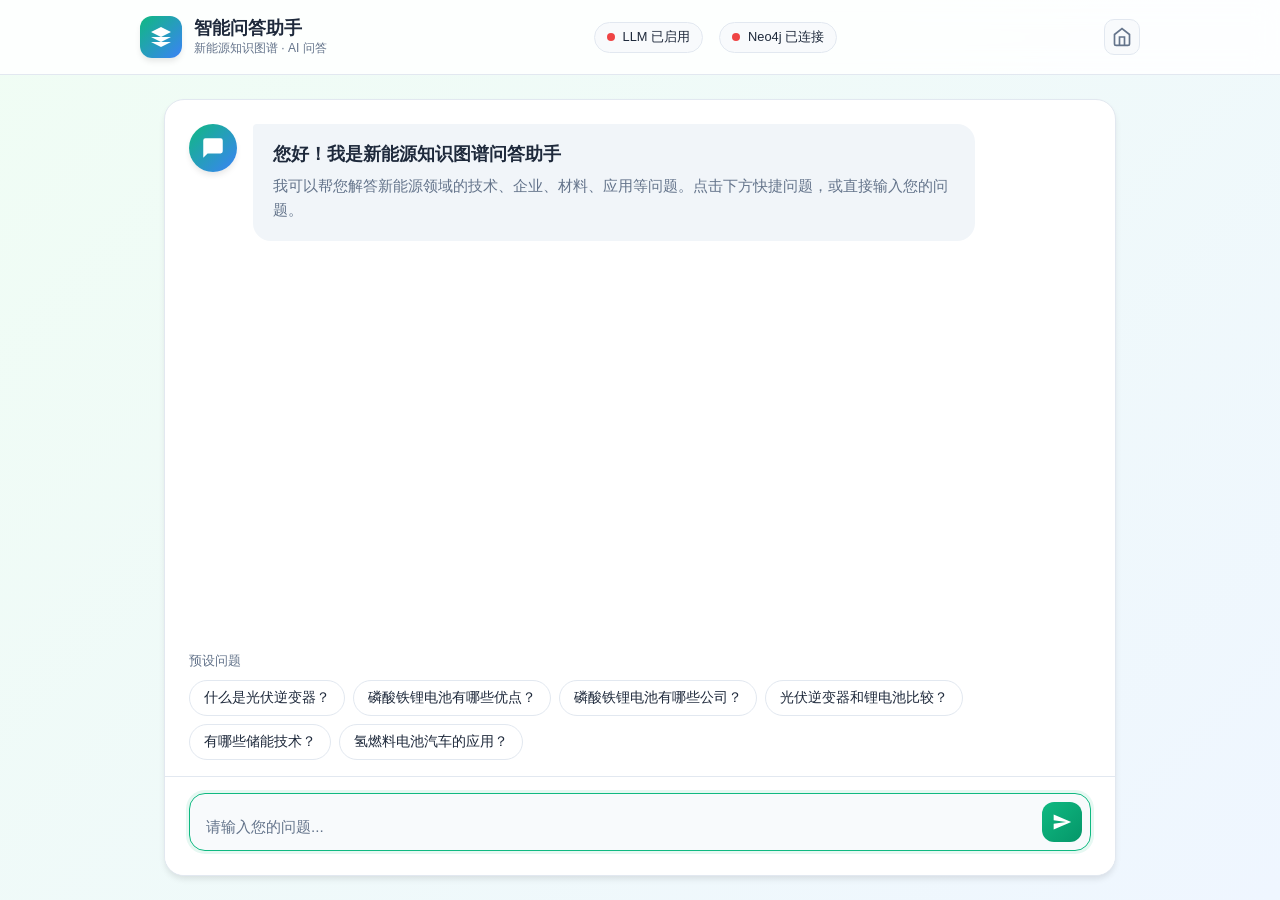
==== static/chat.html @ a6f276ba "first commit: 新能源知识图谱项目初始化" ====
<!DOCTYPE html>
<html lang="zh-CN">
<head>
    <meta charset="UTF-8">
    <meta name="viewport" content="width=device-width, initial-scale=1.0">
    <title>新能源知识图谱 - 智能问答助手</title>
    <style>
        * {
            margin: 0;
            padding: 0;
            box-sizing: border-box;
        }

        :root {
            --primary: #10b981;
            --primary-dark: #059669;
            --primary-light: #d1fae5;
            --secondary: #3b82f6;
            --secondary-dark: #2563eb;
            --bg: #f8fafc;
            --surface: #ffffff;
            --text: #1e293b;
            --text-secondary: #64748b;
            --border: #e2e8f0;
            --shadow: 0 4px 6px -1px rgba(0, 0, 0, 0.1);
            --shadow-lg: 0 20px 25px -5px rgba(0, 0, 0, 0.1);
            --user-bubble: linear-gradient(135deg, var(--primary) 0%, var(--primary-dark) 100%);
            --bot-bubble: #f1f5f9;
        }

        body {
            font-family: -apple-system, BlinkMacSystemFont, "Segoe UI", Roboto, "Helvetica Neue", Arial, "PingFang SC", "Microsoft YaHei", sans-serif;
            background: linear-gradient(135deg, #f0fdf4 0%, #eff6ff 100%);
            min-height: 100vh;
            color: var(--text);
            display: flex;
            flex-direction: column;
        }

        /* Header */
        header {
            background: rgba(255, 255, 255, 0.85);
            backdrop-filter: blur(12px);
            border-bottom: 1px solid var(--border);
            padding: 16px 24px;
            position: sticky;
            top: 0;
            z-index: 100;
        }

        .header-content {
            max-width: 1000px;
            margin: 0 auto;
            display: flex;
            align-items: center;
            justify-content: space-between;
            gap: 16px;
        }

        .brand {
            display: flex;
            align-items: center;
            gap: 12px;
        }

        .brand-icon {
            width: 42px;
            height: 42px;
            background: linear-gradient(135deg, var(--primary) 0%, var(--secondary) 100%);
            border-radius: 12px;
            display: flex;
            align-items: center;
            justify-content: center;
            box-shadow: var(--shadow);
        }

        .brand-icon svg {
            width: 24px;
            height: 24px;
            fill: white;
        }

        .brand-text h1 {
            font-size: 1.1rem;
            font-weight: 700;
            line-height: 1.3;
        }

        .brand-text p {
            font-size: 0.75rem;
            color: var(--text-secondary);
        }

        .status-bar {
            display: flex;
            align-items: center;
            gap: 16px;
        }

        .status-item {
            display: flex;
            align-items: center;
            gap: 8px;
            padding: 6px 12px;
            background: var(--bg);
            border-radius: 999px;
            border: 1px solid var(--border);
            font-size: 0.8rem;
            font-weight: 500;
            transition: all 0.3s ease;
        }

        .status-dot {
            width: 8px;
            height: 8px;
            border-radius: 50%;
            position: relative;
        }

        .status-item.online .status-dot {
            background: var(--primary);
            box-shadow: 0 0 0 4px rgba(16, 185, 129, 0.2);
            animation: pulse 2s infinite;
        }

        .status-item.offline .status-dot {
            background: #ef4444;
        }

        .status-item.checking .status-dot {
            background: #f59e0b;
            animation: pulse 1.5s infinite;
        }

        .home-link {
            display: flex;
            align-items: center;
            justify-content: center;
            width: 36px;
            height: 36px;
            border-radius: 10px;
            background: var(--bg);
            border: 1px solid var(--border);
            color: var(--text-secondary);
            text-decoration: none;
            transition: all 0.2s ease;
        }

        .home-link:hover {
            background: var(--primary-light);
            border-color: var(--primary);
            color: var(--primary-dark);
        }

        /* Main Chat */
        main {
            flex: 1;
            max-width: 1000px;
            width: 100%;
            margin: 0 auto;
            padding: 24px;
            display: flex;
            flex-direction: column;
            gap: 16px;
        }

        .chat-container {
            flex: 1;
            background: var(--surface);
            border-radius: 20px;
            border: 1px solid var(--border);
            box-shadow: var(--shadow);
            display: flex;
            flex-direction: column;
            overflow: hidden;
            min-height: 500px;
        }

        .messages {
            flex: 1;
            overflow-y: auto;
            padding: 24px;
            scroll-behavior: smooth;
        }

        .welcome {
            display: flex;
            gap: 16px;
            margin-bottom: 24px;
            animation: fadeInUp 0.6s ease;
        }

        .welcome-avatar {
            width: 48px;
            height: 48px;
            border-radius: 50%;
            background: linear-gradient(135deg, var(--primary) 0%, var(--secondary) 100%);
            display: flex;
            align-items: center;
            justify-content: center;
            flex-shrink: 0;
            box-shadow: var(--shadow);
        }

        .welcome-avatar svg {
            width: 26px;
            height: 26px;
            fill: white;
        }

        .welcome-content {
            background: var(--bot-bubble);
            padding: 18px 20px;
            border-radius: 18px;
            border-top-left-radius: 4px;
            max-width: 80%;
        }

        .welcome-content h2 {
            font-size: 1.1rem;
            margin-bottom: 8px;
            color: var(--text);
        }

        .welcome-content p {
            font-size: 0.95rem;
            color: var(--text-secondary);
            line-height: 1.6;
        }

        .message {
            display: flex;
            gap: 12px;
            margin-bottom: 20px;
            animation: fadeInUp 0.4s ease;
        }

        .message.user {
            flex-direction: row-reverse;
        }

        .message-avatar {
            width: 36px;
            height: 36px;
            border-radius: 50%;
            display: flex;
            align-items: center;
            justify-content: center;
            flex-shrink: 0;
            font-size: 0.85rem;
            font-weight: 600;
        }

        .message.bot .message-avatar {
            background: var(--primary-light);
            color: var(--primary-dark);
        }

        .message.user .message-avatar {
            background: var(--secondary);
            color: white;
        }

        .message-content {
            max-width: 75%;
            padding: 14px 18px;
            border-radius: 16px;
            font-size: 0.95rem;
            line-height: 1.6;
            white-space: pre-wrap;
            word-break: break-word;
        }

        .message.bot .message-content {
            background: var(--bot-bubble);
            color: var(--text);
            border-top-left-radius: 4px;
        }

        .message.user .message-content {
            background: var(--user-bubble);
            color: white;
            border-top-right-radius: 4px;
        }

        .message-time {
            font-size: 0.7rem;
            color: var(--text-secondary);
            margin-top: 6px;
            text-align: right;
        }

        .typing {
            display: flex;
            align-items: center;
            gap: 6px;
            padding: 18px 20px;
            background: var(--bot-bubble);
            border-radius: 18px;
            border-top-left-radius: 4px;
            width: fit-content;
        }

        .typing-dot {
            width: 8px;
            height: 8px;
            background: var(--text-secondary);
            border-radius: 50%;
            animation: typingBounce 1.4s infinite ease-in-out both;
        }

        .typing-dot:nth-child(1) { animation-delay: -0.32s; }
        .typing-dot:nth-child(2) { animation-delay: -0.16s; }

        /* Quick Questions */
        .quick-questions {
            padding: 0 24px 16px;
        }

        .quick-title {
            font-size: 0.8rem;
            color: var(--text-secondary);
            margin-bottom: 10px;
            font-weight: 500;
        }

        .quick-chips {
            display: flex;
            flex-wrap: wrap;
            gap: 8px;
        }

        .quick-chip {
            padding: 8px 14px;
            background: white;
            border: 1px solid var(--border);
            border-radius: 999px;
            font-size: 0.85rem;
            color: var(--text);
            cursor: pointer;
            transition: all 0.2s ease;
            white-space: nowrap;
        }

        .quick-chip:hover {
            background: var(--primary-light);
            border-color: var(--primary);
            color: var(--primary-dark);
            transform: translateY(-1px);
        }

        /* Input Area */
        .input-area {
            padding: 16px 24px 24px;
            border-top: 1px solid var(--border);
            background: white;
        }

        .input-wrapper {
            display: flex;
            gap: 12px;
            align-items: flex-end;
            background: var(--bg);
            border: 1px solid var(--border);
            border-radius: 16px;
            padding: 8px 8px 8px 16px;
            transition: all 0.2s ease;
        }

        .input-wrapper:focus-within {
            border-color: var(--primary);
            box-shadow: 0 0 0 3px rgba(16, 185, 129, 0.1);
        }

        .message-input {
            flex: 1;
            border: none;
            background: transparent;
            font-size: 0.95rem;
            color: var(--text);
            resize: none;
            max-height: 120px;
            min-height: 24px;
            padding: 8px 0;
            font-family: inherit;
            outline: none;
        }

        .message-input::placeholder {
            color: var(--text-secondary);
        }

        .send-btn {
            width: 40px;
            height: 40px;
            border-radius: 12px;
            border: none;
            background: linear-gradient(135deg, var(--primary) 0%, var(--primary-dark) 100%);
            color: white;
            display: flex;
            align-items: center;
            justify-content: center;
            cursor: pointer;
            transition: all 0.2s ease;
            flex-shrink: 0;
        }

        .send-btn:hover:not(:disabled) {
            transform: scale(1.05);
            box-shadow: var(--shadow);
        }

        .send-btn:disabled {
            opacity: 0.6;
            cursor: not-allowed;
        }

        .send-btn svg {
            width: 20px;
            height: 20px;
            fill: white;
        }

        /* Error / Info toasts */
        .toast {
            position: fixed;
            bottom: 24px;
            left: 50%;
            transform: translateX(-50%) translateY(100px);
            background: var(--text);
            color: white;
            padding: 12px 20px;
            border-radius: 12px;
            font-size: 0.9rem;
            box-shadow: var(--shadow-lg);
            opacity: 0;
            transition: all 0.3s ease;
            z-index: 200;
        }

        .toast.show {
            transform: translateX(-50%) translateY(0);
            opacity: 1;
        }

        @keyframes fadeInUp {
            from { opacity: 0; transform: translateY(16px); }
            to { opacity: 1; transform: translateY(0); }
        }

        @keyframes pulse {
            0% { box-shadow: 0 0 0 0 rgba(16, 185, 129, 0.4); }
            70% { box-shadow: 0 0 0 8px rgba(16, 185, 129, 0); }
            100% { box-shadow: 0 0 0 0 rgba(16, 185, 129, 0); }
        }

        @keyframes typingBounce {
            0%, 80%, 100% { transform: scale(0.6); opacity: 0.4; }
            40% { transform: scale(1); opacity: 1; }
        }

        @media (max-width: 768px) {
            .header-content { flex-wrap: wrap; }
            .status-bar { order: 3; width: 100%; justify-content: flex-start; }
            .status-item { font-size: 0.75rem; padding: 4px 10px; }
            main { padding: 16px; }
            .messages { padding: 16px; }
            .message-content { max-width: 85%; }
            .welcome-content { max-width: 90%; }
        }
    </style>
</head>
<body>
    <header>
        <div class="header-content">
            <div class="brand">
                <div class="brand-icon">
                    <svg viewBox="0 0 24 24"><path d="M12 2L2 7l10 5 10-5-10-5zM2 17l10 5 10-5M2 12l10 5 10-5"/></svg>
                </div>
                <div class="brand-text">
                    <h1>智能问答助手</h1>
                    <p>新能源知识图谱 · AI 问答</p>
                </div>
            </div>
            <div class="status-bar">
                <div class="status-item checking" id="llm-status">
                    <span class="status-dot"></span>
                    <span>LLM 已启用</span>
                </div>
                <div class="status-item checking" id="neo4j-status">
                    <span class="status-dot"></span>
                    <span>Neo4j 已连接</span>
                </div>
            </div>
            <a href="/" class="home-link" title="返回启动器">
                <svg width="20" height="20" viewBox="0 0 24 24" fill="none" stroke="currentColor" stroke-width="2"><path d="M3 9l9-7 9 7v11a2 2 0 0 1-2 2H5a2 2 0 0 1-2-2z"/><path d="M9 22V12h6v10"/></svg>
            </a>
        </div>
    </header>

    <main>
        <div class="chat-container">
            <div class="messages" id="messages">
                <div class="welcome">
                    <div class="welcome-avatar">
                        <svg viewBox="0 0 24 24"><path d="M21 15a2 2 0 0 1-2 2H7l-4 4V5a2 2 0 0 1 2-2h14a2 2 0 0 1 2 2z"/></svg>
                    </div>
                    <div class="welcome-content">
                        <h2>您好！我是新能源知识图谱问答助手</h2>
                        <p>我可以帮您解答新能源领域的技术、企业、材料、应用等问题。点击下方快捷问题，或直接输入您的问题。</p>
                    </div>
                </div>
            </div>

            <div class="quick-questions">
                <div class="quick-title">预设问题</div>
                <div class="quick-chips" id="quick-chips">
                    <button class="quick-chip">什么是光伏逆变器？</button>
                    <button class="quick-chip">磷酸铁锂电池有哪些优点？</button>
                    <button class="quick-chip">磷酸铁锂电池有哪些公司？</button>
                    <button class="quick-chip">光伏逆变器和锂电池比较？</button>
                    <button class="quick-chip">有哪些储能技术？</button>
                    <button class="quick-chip">氢燃料电池汽车的应用？</button>
                </div>
            </div>

            <div class="input-area">
                <div class="input-wrapper">
                    <textarea class="message-input" id="message-input" rows="1" placeholder="请输入您的问题..." maxlength="500"></textarea>
                    <button class="send-btn" id="send-btn" title="发送">
                        <svg viewBox="0 0 24 24"><path d="M2 21l21-9L2 3v7l15 2-15 2v7z"/></svg>
                    </button>
                </div>
            </div>
        </div>
    </main>

    <div class="toast" id="toast"></div>

    <script>
        const messagesEl = document.getElementById('messages');
        const inputEl = document.getElementById('message-input');
        const sendBtn = document.getElementById('send-btn');
        const quickChips = document.getElementById('quick-chips');
        const toastEl = document.getElementById('toast');
        const llmStatus = document.getElementById('llm-status');
        const neo4jStatus = document.getElementById('neo4j-status');

        let isProcessing = false;

        function getTimestamp() {
            return new Date().toLocaleTimeString('zh-CN', { hour: '2-digit', minute: '2-digit' });
        }

        function showToast(message, duration = 3000) {
            toastEl.textContent = message;
            toastEl.classList.add('show');
            setTimeout(() => toastEl.classList.remove('show'), duration);
        }

        function setStatus(element, status) {
            element.classList.remove('online', 'offline', 'checking');
            element.classList.add(status);
        }

        function escapeHtml(text) {
            const div = document.createElement('div');
            div.textContent = text;
            return div.innerHTML;
        }

        function appendUserMessage(text) {
            const msg = document.createElement('div');
            msg.className = 'message user';
            msg.innerHTML = `
                <div class="message-avatar">我</div>
                <div>
                    <div class="message-content">${escapeHtml(text)}</div>
                    <div class="message-time">${getTimestamp()}</div>
                </div>
            `;
            messagesEl.appendChild(msg);
            scrollToBottom();
        }

        function appendBotMessage(text) {
            const msg = document.createElement('div');
            msg.className = 'message bot';
            msg.innerHTML = `
                <div class="message-avatar">AI</div>
                <div>
                    <div class="message-content">${escapeHtml(text)}</div>
                    <div class="message-time">${getTimestamp()}</div>
                </div>
            `;
            messagesEl.appendChild(msg);
            scrollToBottom();
        }

        function showTyping() {
            const typing = document.createElement('div');
            typing.className = 'message bot';
            typing.id = 'typing-indicator';
            typing.innerHTML = `
                <div class="message-avatar">AI</div>
                <div class="typing">
                    <div class="typing-dot"></div>
                    <div class="typing-dot"></div>
                    <div class="typing-dot"></div>
                </div>
            `;
            messagesEl.appendChild(typing);
            scrollToBottom();
        }

        function hideTyping() {
            const typing = document.getElementById('typing-indicator');
            if (typing) typing.remove();
        }

        function scrollToBottom() {
            messagesEl.scrollTop = messagesEl.scrollHeight;
        }

        async function sendQuestion(question) {
            if (isProcessing || !question.trim()) return;

            isProcessing = true;
            sendBtn.disabled = true;
            inputEl.disabled = true;

            appendUserMessage(question);
            inputEl.value = '';
            inputEl.style.height = 'auto';
            showTyping();

            try {
                const response = await fetch('/qa', {
                    method: 'POST',
                    headers: { 'Content-Type': 'application/json' },
                    body: JSON.stringify({ question: question.trim() })
                });

                hideTyping();

                if (!response.ok) {
                    throw new Error(`服务器响应错误：${response.status}`);
                }

                const data = await response.json();
                const answer = data.answer || '抱歉，没有获取到回答内容。';
                appendBotMessage(answer);

                if (data.source) {
                    console.log('回答来源：', data.source, '模型：', data.llm_model, '耗时：', data.response_time_ms + 'ms');
                }
            } catch (error) {
                hideTyping();
                appendBotMessage('抱歉，请求处理失败：' + error.message + '\n\n请确认后端服务已启动（python -m qa.main）。');
                showToast('请求失败：' + error.message);
            } finally {
                isProcessing = false;
                sendBtn.disabled = false;
                inputEl.disabled = false;
                inputEl.focus();
            }
        }

        async function checkStatus() {
            try {
                const response = await fetch('/status', { method: 'GET', cache: 'no-store' });
                if (response.ok) {
                    const data = await response.json();
                    setStatus(llmStatus, data.llm_available ? 'online' : 'offline');
                } else {
                    setStatus(llmStatus, 'offline');
                }
            } catch (error) {
                setStatus(llmStatus, 'offline');
            }

            try {
                const response = await fetch('/kg/status', { method: 'GET', cache: 'no-store' });
                setStatus(neo4jStatus, response.ok ? 'online' : 'offline');
            } catch (error) {
                setStatus(neo4jStatus, 'offline');
            }
        }

        sendBtn.addEventListener('click', () => sendQuestion(inputEl.value));

        inputEl.addEventListener('keydown', (e) => {
            if (e.key === 'Enter' && !e.shiftKey) {
                e.preventDefault();
                sendQuestion(inputEl.value);
            }
        });

        inputEl.addEventListener('input', () => {
            inputEl.style.height = 'auto';
            inputEl.style.height = Math.min(inputEl.scrollHeight, 120) + 'px';
        });

        quickChips.addEventListener('click', (e) => {
            if (e.target.classList.contains('quick-chip')) {
                sendQuestion(e.target.textContent);
            }
        });

        window.addEventListener('DOMContentLoaded', () => {
            checkStatus();
            setInterval(checkStatus, 30000);
            inputEl.focus();
        });
    </script>
</body>
</html>
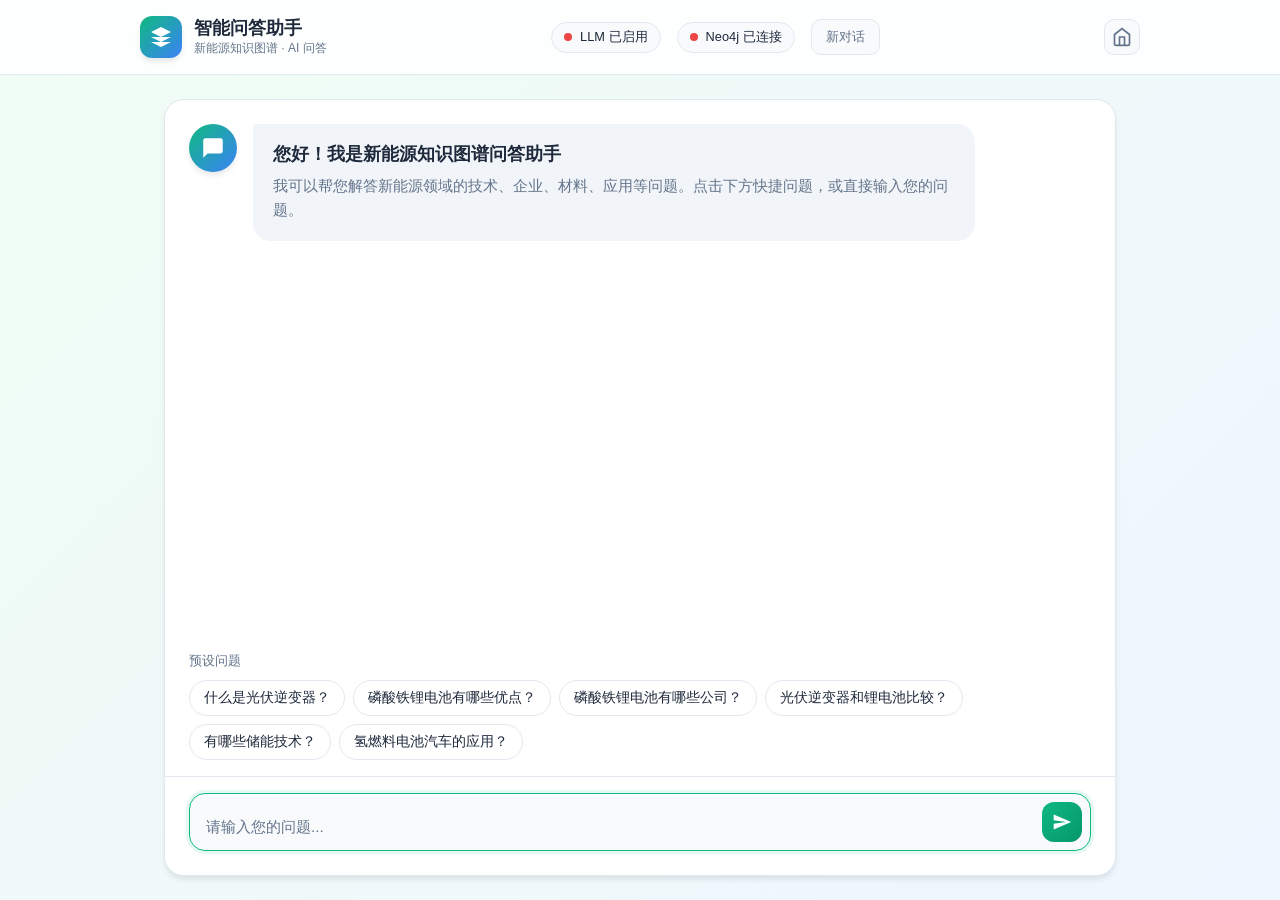
==== commit a9777a52: "添加记忆" ====
--- a/static/chat.html
+++ b/static/chat.html
@@ -152,6 +152,29 @@
             color: var(--primary-dark);
         }
 
+        .clear-btn {
+            display: flex;
+            align-items: center;
+            justify-content: center;
+            height: 36px;
+            padding: 0 14px;
+            border-radius: 10px;
+            background: var(--bg);
+            border: 1px solid var(--border);
+            color: var(--text-secondary);
+            font-size: 0.8rem;
+            font-weight: 500;
+            cursor: pointer;
+            transition: all 0.2s ease;
+            font-family: inherit;
+        }
+
+        .clear-btn:hover {
+            background: #fee2e2;
+            border-color: #ef4444;
+            color: #dc2626;
+        }
+
         /* Main Chat */
         main {
             flex: 1;
@@ -491,6 +514,7 @@
                     <span class="status-dot"></span>
                     <span>Neo4j 已连接</span>
                 </div>
+                <button class="clear-btn" id="clear-btn" title="清空当前会话并开启新对话">新对话</button>
             </div>
             <a href="/" class="home-link" title="返回启动器">
                 <svg width="20" height="20" viewBox="0 0 24 24" fill="none" stroke="currentColor" stroke-width="2"><path d="M3 9l9-7 9 7v11a2 2 0 0 1-2 2H5a2 2 0 0 1-2-2z"/><path d="M9 22V12h6v10"/></svg>
@@ -548,6 +572,14 @@
 
         let isProcessing = false;
 
+        // 会话 ID：优先从本地存储读取，否则生成新的
+        const SESSION_KEY = 'nekg_session_id';
+        let sessionId = localStorage.getItem(SESSION_KEY);
+        if (!sessionId) {
+            sessionId = crypto.randomUUID ? crypto.randomUUID() : 'sess_' + Date.now() + '_' + Math.random().toString(36).slice(2);
+            localStorage.setItem(SESSION_KEY, sessionId);
+        }
+
         function getTimestamp() {
             return new Date().toLocaleTimeString('zh-CN', { hour: '2-digit', minute: '2-digit' });
         }
@@ -638,7 +670,7 @@
                 const response = await fetch('/qa', {
                     method: 'POST',
                     headers: { 'Content-Type': 'application/json' },
-                    body: JSON.stringify({ question: question.trim() })
+                    body: JSON.stringify({ question: question.trim(), session_id: sessionId })
                 });
 
                 hideTyping();
@@ -707,6 +739,25 @@
             }
         });
 
+        document.getElementById('clear-btn').addEventListener('click', () => {
+            localStorage.removeItem(SESSION_KEY);
+            sessionId = crypto.randomUUID ? crypto.randomUUID() : 'sess_' + Date.now() + '_' + Math.random().toString(36).slice(2);
+            localStorage.setItem(SESSION_KEY, sessionId);
+            messagesEl.innerHTML = `
+                <div class="welcome">
+                    <div class="welcome-avatar">
+                        <svg viewBox="0 0 24 24"><path d="M21 15a2 2 0 0 1-2 2H7l-4 4V5a2 2 0 0 1 2-2h14a2 2 0 0 1 2 2z"/></svg>
+                    </div>
+                    <div class="welcome-content">
+                        <h2>您好！我是新能源知识图谱问答助手</h2>
+                        <p>我可以帮您解答新能源领域的技术、企业、材料、应用等问题。点击下方快捷问题，或直接输入您的问题。</p>
+                    </div>
+                </div>
+            `;
+            showToast('已开启新会话');
+            inputEl.focus();
+        });
+
         window.addEventListener('DOMContentLoaded', () => {
             checkStatus();
             setInterval(checkStatus, 30000);
